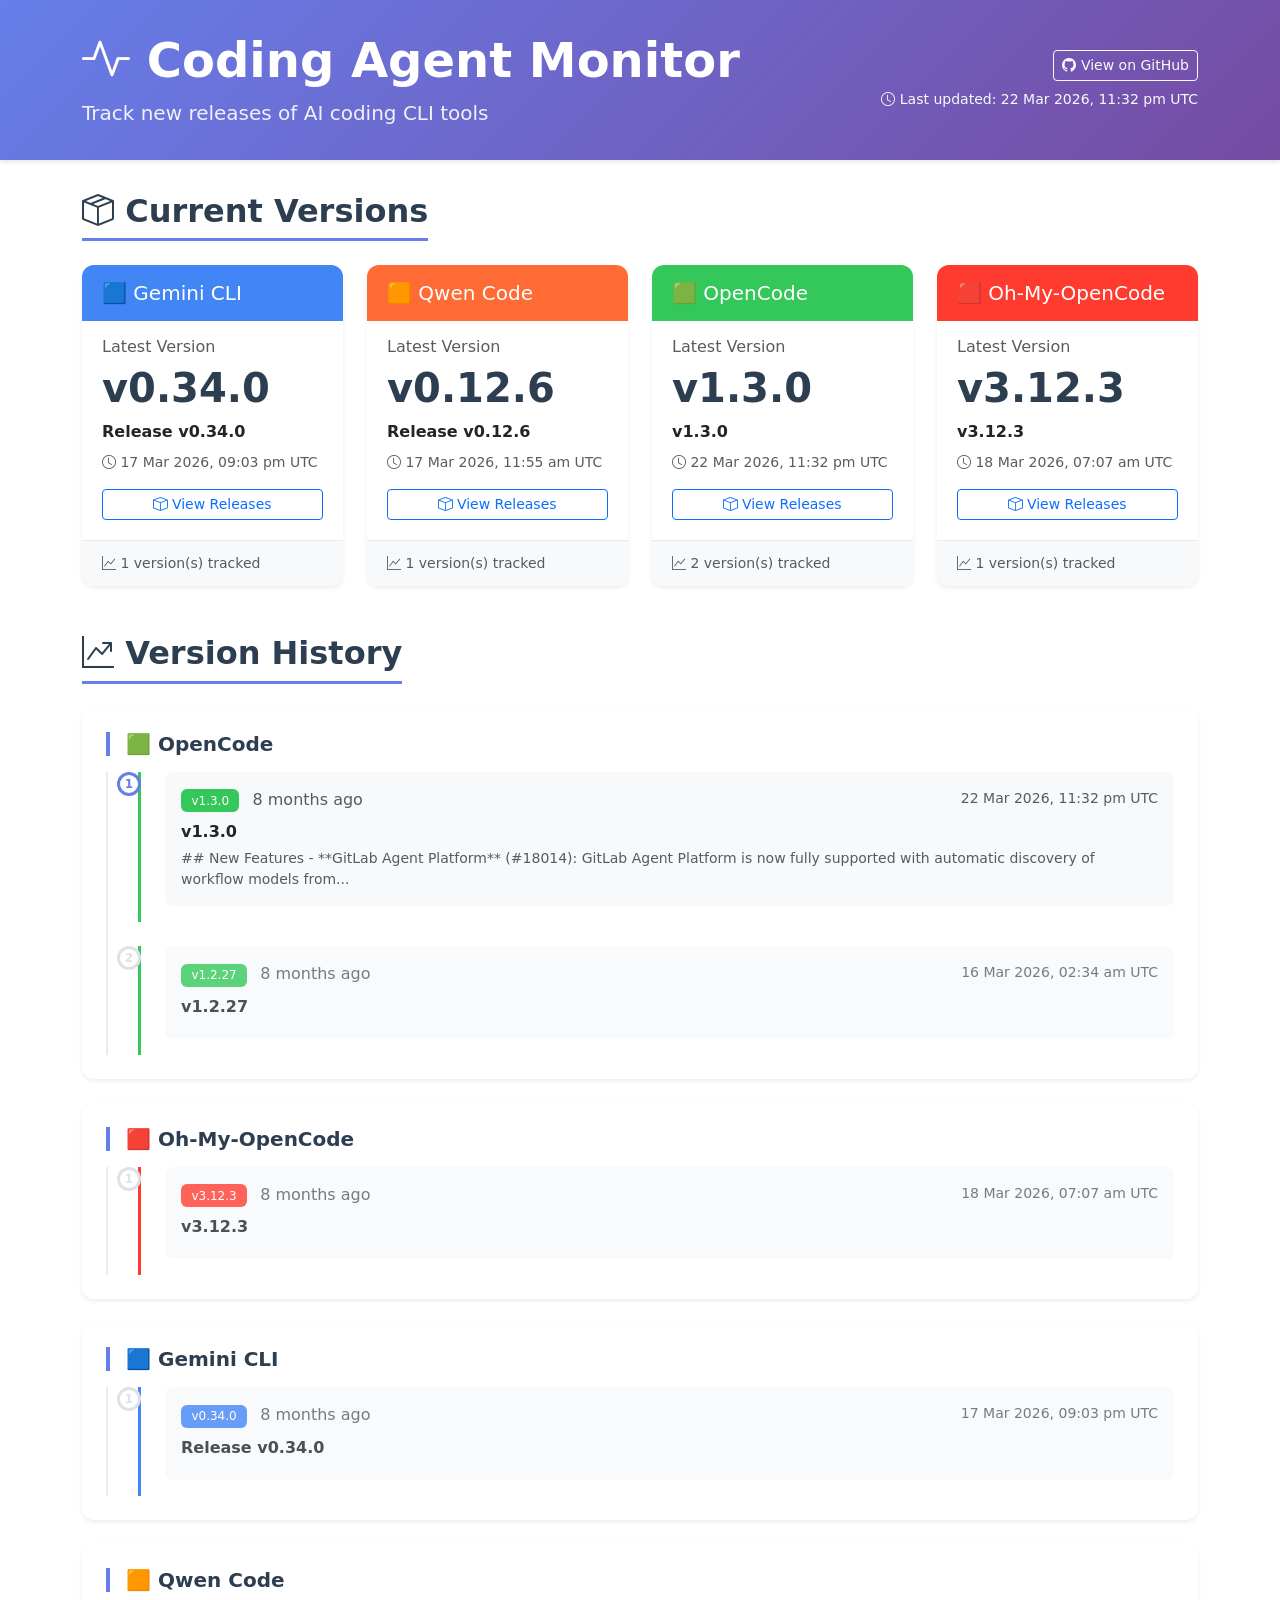
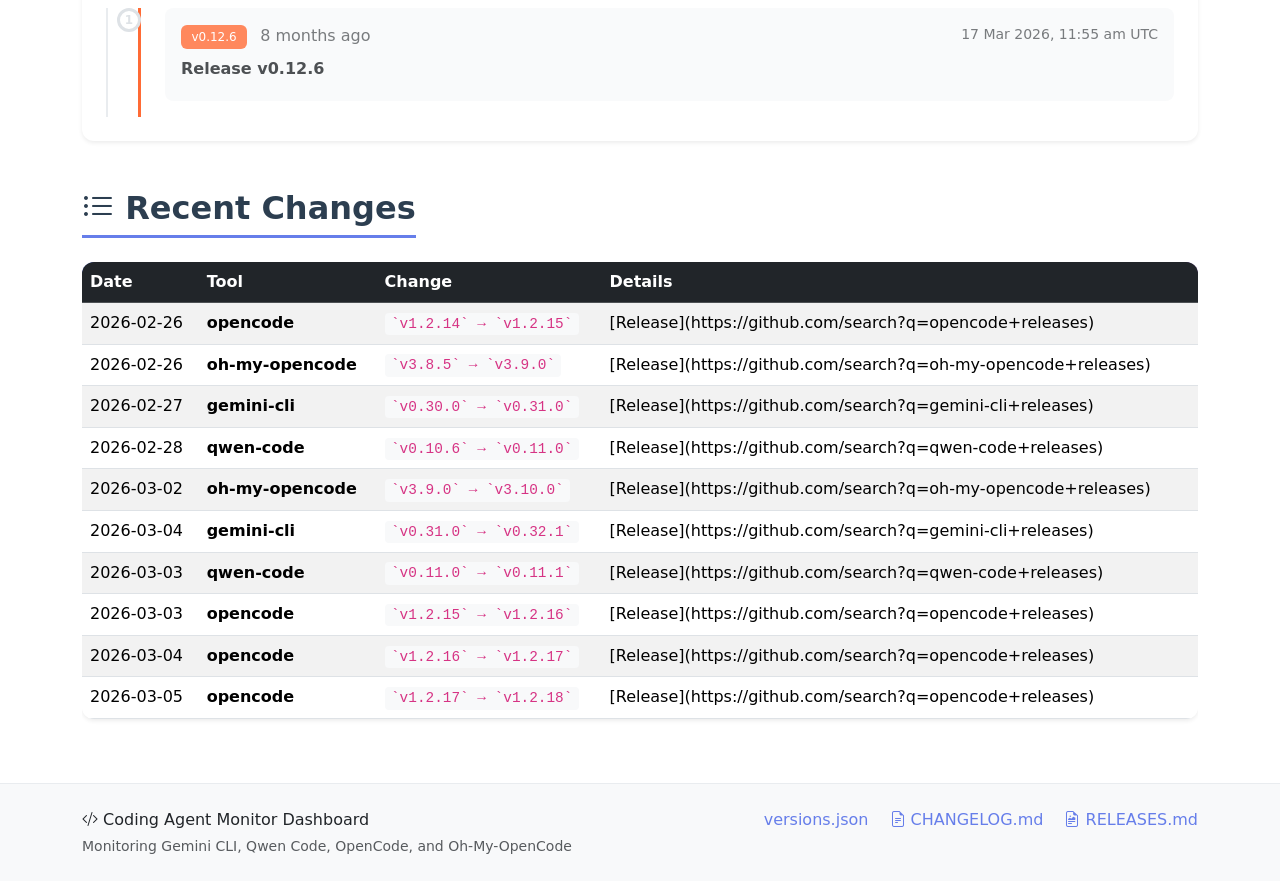
==== dashboard/index.html @ 5d761e35 "feat: add interactive dashboard for version tracking" ====
<!DOCTYPE html>
<html lang="en">
<head>
    <meta charset="UTF-8">
    <meta name="viewport" content="width=device-width, initial-scale=1.0">
    <title>Coding Agent Monitor Dashboard</title>
    <!-- Bootstrap 5.3 CSS -->
    <link href="https://cdn.jsdelivr.net/npm/bootstrap@5.3.2/dist/css/bootstrap.min.css" rel="stylesheet">
    <!-- Bootstrap Icons -->
    <link href="https://cdn.jsdelivr.net/npm/bootstrap-icons@1.11.1/font/bootstrap-icons.css" rel="stylesheet">
    <!-- Custom Styles -->
    <link href="styles.css" rel="stylesheet">
</head>
<body>
    <!-- Header -->
    <header class="dashboard-header">
        <div class="container">
            <div class="row align-items-center">
                <div class="col-md-8">
                    <h1 class="display-5 mb-2">
                        <i class="bi bi-activity"></i> Coding Agent Monitor
                    </h1>
                    <p class="lead mb-0">Track new releases of AI coding CLI tools</p>
                </div>
                <div class="col-md-4 text-md-end">
                    <a href="https://github.com/SkyEagle888/coding-agent-monitor" class="btn btn-outline-light btn-sm mb-2">
                        <i class="bi bi-github"></i> View on GitHub
                    </a>
                    <div id="last-updated" class="text-light small">
                        <i class="bi bi-clock"></i> Loading...
                    </div>
                </div>
            </div>
        </div>
    </header>

    <main class="container my-4">
        <!-- Loading State -->
        <div id="loading-spinner" class="text-center py-5">
            <div class="spinner-border text-primary" role="status">
                <span class="visually-hidden">Loading...</span>
            </div>
            <p class="mt-3 text-muted">Loading version data...</p>
        </div>

        <!-- Error State -->
        <div id="error-message" class="alert alert-danger d-none" role="alert">
            <i class="bi bi-exclamation-triangle"></i>
            <span id="error-text"></span>
        </div>

        <!-- Dashboard Content -->
        <div id="dashboard-content" class="d-none">
            <!-- Current Versions Cards -->
            <section class="mb-5">
                <h2 class="section-title mb-4">
                    <i class="bi bi-box-seam"></i> Current Versions
                </h2>
                <div id="version-cards" class="row g-4">
                    <!-- Cards will be inserted here by JavaScript -->
                </div>
            </section>

            <!-- Version History Timeline -->
            <section class="mb-5">
                <h2 class="section-title mb-4">
                    <i class="bi bi-graph-up-arrow"></i> Version History
                </h2>
                <div id="version-timeline">
                    <!-- Timeline will be inserted here by JavaScript -->
                </div>
            </section>

            <!-- Recent Changes Table -->
            <section class="mb-5">
                <h2 class="section-title mb-4">
                    <i class="bi bi-list-ul"></i> Recent Changes
                </h2>
                <div class="table-responsive">
                    <table class="table table-hover table-striped">
                        <thead class="table-dark">
                            <tr>
                                <th>Date</th>
                                <th>Tool</th>
                                <th>Change</th>
                                <th>Details</th>
                            </tr>
                        </thead>
                        <tbody id="changelog-body">
                            <!-- Rows will be inserted here by JavaScript -->
                        </tbody>
                    </table>
                </div>
            </section>
        </div>
    </main>

    <!-- Footer -->
    <footer class="dashboard-footer mt-5 py-4">
        <div class="container">
            <div class="row">
                <div class="col-md-6">
                    <p class="mb-1">
                        <i class="bi bi-code-slash"></i> Coding Agent Monitor Dashboard
                    </p>
                    <p class="text-muted small mb-0">
                        Monitoring Gemini CLI, Qwen Code, OpenCode, and Oh-My-OpenCode
                    </p>
                </div>
                <div class="col-md-6 text-md-end">
                    <a href="../versions.json" class="text-decoration-none me-3" target="_blank">
                        <i class="bi bi-file-earmark-json"></i> versions.json
                    </a>
                    <a href="../CHANGELOG.md" class="text-decoration-none me-3" target="_blank">
                        <i class="bi bi-file-earmark-text"></i> CHANGELOG.md
                    </a>
                    <a href="../RELEASES.md" class="text-decoration-none" target="_blank">
                        <i class="bi bi-file-earmark-richtext"></i> RELEASES.md
                    </a>
                </div>
            </div>
        </div>
    </footer>

    <!-- Bootstrap JS -->
    <script src="https://cdn.jsdelivr.net/npm/bootstrap@5.3.2/dist/js/bootstrap.bundle.min.js"></script>

    <!-- Dashboard JavaScript -->
    <script>
        // Tool metadata (matches watchlist.json)
        const TOOL_METADATA = {
            'gemini-cli': {
                name: 'Gemini CLI',
                emoji: '🟦',
                repo: 'https://github.com/google-gemini/gemini-cli'
            },
            'qwen-code': {
                name: 'Qwen Code',
                emoji: '🟧',
                repo: 'https://github.com/QwenLM/qwen-code'
            },
            'opencode': {
                name: 'OpenCode',
                emoji: '🟩',
                repo: 'https://github.com/anomalyco/opencode'
            },
            'oh-my-opencode': {
                name: 'Oh-My-OpenCode',
                emoji: '🟥',
                repo: 'https://github.com/code-yeongyu/oh-my-opencode'
            }
        };

        // Format timestamp to readable date
        function formatDate(isoString) {
            if (!isoString) return 'Unknown';
            try {
                const date = new Date(isoString);
                return date.toLocaleDateString('en-HK', {
                    year: 'numeric',
                    month: 'short',
                    day: 'numeric',
                    hour: '2-digit',
                    minute: '2-digit',
                    timeZoneName: 'short'
                });
            } catch (e) {
                return isoString;
            }
        }

        // Format relative time (e.g., "2 days ago")
        function formatRelativeTime(isoString) {
            if (!isoString) return '';
            try {
                const date = new Date(isoString);
                const now = new Date();
                const diffMs = now - date;
                const diffDays = Math.floor(diffMs / (1000 * 60 * 60 * 24));

                if (diffDays === 0) return 'Today';
                if (diffDays === 1) return 'Yesterday';
                if (diffDays < 7) return `${diffDays} days ago`;
                if (diffDays < 30) return `${Math.floor(diffDays / 7)} weeks ago`;
                if (diffDays < 365) return `${Math.floor(diffDays / 30)} months ago`;
                return `${Math.floor(diffDays / 365)} years ago`;
            } catch (e) {
                return '';
            }
        }

        // Render version cards
        function renderVersionCards(versions) {
            const container = document.getElementById('version-cards');
            const cards = [];

            for (const [toolId, toolData] of Object.entries(versions)) {
                const metadata = TOOL_METADATA[toolId] || { name: toolId, emoji: '📦', repo: '#' };
                const versionsList = toolData.versions || [];
                const latestVersion = versionsList[0];

                if (!latestVersion) continue;

                const card = `
                    <div class="col-md-6 col-lg-3">
                        <div class="card version-card h-100" style="--tool-color: ${getToolColor(toolId)}">
                            <div class="card-header" style="background-color: var(--tool-color); color: white;">
                                <h5 class="card-title mb-0">${metadata.emoji} ${metadata.name}</h5>
                            </div>
                            <div class="card-body">
                                <h6 class="card-subtitle mb-2 text-muted">Latest Version</h6>
                                <p class="display-6 mb-2">${latestVersion.tag}</p>
                                <p class="card-text mb-2">
                                    <strong>${latestVersion.name}</strong>
                                </p>
                                <p class="small text-muted mb-3">
                                    <i class="bi bi-clock"></i> ${formatDate(latestVersion.published_at)}
                                </p>
                                <a href="${metadata.repo}/releases" target="_blank" class="btn btn-outline-primary btn-sm w-100">
                                    <i class="bi bi-box"></i> View Releases
                                </a>
                            </div>
                            <div class="card-footer text-muted small">
                                <i class="bi bi-graph-up"></i> ${versionsList.length} version(s) tracked
                            </div>
                        </div>
                    </div>
                `;
                cards.push(card);
            }

            container.innerHTML = cards.join('');
        }

        // Get tool color based on emoji
        function getToolColor(toolId) {
            const colors = {
                'gemini-cli': '#4285f4',
                'qwen-code': '#ff6b35',
                'opencode': '#34c759',
                'oh-my-opencode': '#ff3b30'
            };
            return colors[toolId] || '#6c757d';
        }

        // Render version timeline
        function renderVersionTimeline(versions) {
            const container = document.getElementById('version-timeline');
            const timelineItems = [];

            // Collect all versions with tool info
            const allVersions = [];
            for (const [toolId, toolData] of Object.entries(versions)) {
                const metadata = TOOL_METADATA[toolId] || { name: toolId, emoji: '📦', repo: '#' };
                const versionsList = toolData.versions || [];

                versionsList.forEach(version => {
                    allVersions.push({
                        toolId,
                        toolName: metadata.name,
                        emoji: metadata.emoji,
                        repo: metadata.repo,
                        ...version
                    });
                });
            }

            // Sort by published date (newest first)
            allVersions.sort((a, b) => {
                const dateA = new Date(a.published_at || 0);
                const dateB = new Date(b.published_at || 0);
                return dateB - dateA;
            });

            // Group by tool
            const toolVersions = {};
            allVersions.forEach(v => {
                if (!toolVersions[v.toolId]) {
                    toolVersions[v.toolId] = {
                        toolName: v.toolName,
                        emoji: v.emoji,
                        repo: v.repo,
                        versions: []
                    };
                }
                toolVersions[v.toolId].versions.push(v);
            });

            // Render timeline for each tool
            for (const [toolId, data] of Object.entries(toolVersions)) {
                const color = getToolColor(toolId);
                const versionsHtml = data.versions.map((v, index) => `
                    <div class="timeline-item" style="border-left-color: ${color}">
                        <div class="timeline-marker">${index + 1}</div>
                        <div class="timeline-content">
                            <div class="d-flex justify-content-between align-items-start">
                                <div>
                                    <span class="badge" style="background-color: ${color}">${v.tag}</span>
                                    <span class="ms-2 text-muted">${formatRelativeTime(v.published_at)}</span>
                                </div>
                                <small class="text-muted">${formatDate(v.published_at)}</small>
                            </div>
                            <p class="mt-2 mb-1"><strong>${v.name}</strong></p>
                            ${v.body ? `<p class="small text-muted mb-0">${truncateText(v.body, 150)}</p>` : ''}
                        </div>
                    </div>
                `).join('');

                timelineItems.push(`
                    <div class="timeline-section mb-4">
                        <h5 class="timeline-tool">
                            ${data.emoji} ${data.toolName}
                        </h5>
                        <div class="timeline">
                            ${versionsHtml}
                        </div>
                    </div>
                `);
            }

            container.innerHTML = timelineItems.join('');
        }

        // Truncate text with ellipsis
        function truncateText(text, maxLength) {
            if (!text) return '';
            if (text.length <= maxLength) return text;
            return text.substring(0, maxLength).trim() + '...';
        }

        // Parse and render changelog
        function renderChangelog(changelogText) {
            const container = document.getElementById('changelog-body');
            const rows = [];

            // Parse markdown table
            const lines = changelogText.split('\n');
            let inTable = false;
            let count = 0;
            const maxRows = 10;

            for (const line of lines) {
                // Skip header and separator
                if (line.startsWith('| Date |') || line.startsWith('|---')) {
                    inTable = true;
                    continue;
                }

                if (!inTable || !line.trim() || count >= maxRows) continue;
                if (!line.startsWith('|')) continue;

                // Parse table row
                const parts = line.split('|').map(p => p.trim()).filter(p => p);
                if (parts.length >= 4) {
                    const [date, tool, change, details] = parts;
                    rows.push(`
                        <tr>
                            <td>${date}</td>
                            <td><strong>${tool}</strong></td>
                            <td><code>${change}</code></td>
                            <td>${details}</td>
                        </tr>
                    `);
                    count++;
                }
            }

            if (rows.length === 0) {
                container.innerHTML = '<tr><td colspan="4" class="text-center text-muted">No changelog entries found</td></tr>';
            } else {
                container.innerHTML = rows.join('');
            }
        }

        // Update last updated timestamp
        function updateLastUpdated(versions) {
            const container = document.getElementById('last-updated');
            const latestDate = getLatestUpdateDate(versions);
            if (latestDate) {
                container.innerHTML = `<i class="bi bi-clock"></i> Last updated: ${formatDate(latestDate)}`;
            } else {
                container.innerHTML = '<i class="bi bi-clock"></i> Last updated: Unknown';
            }
        }

        // Get the most recent update date from all versions
        function getLatestUpdateDate(versions) {
            let latest = null;
            for (const toolData of Object.values(versions)) {
                const versionsList = toolData.versions || [];
                if (versionsList.length > 0 && versionsList[0].published_at) {
                    const date = new Date(versionsList[0].published_at);
                    if (!latest || date > latest) {
                        latest = date;
                    }
                }
            }
            return latest ? latest.toISOString() : null;
        }

        // Load and render all data
        async function loadDashboard() {
            const loadingSpinner = document.getElementById('loading-spinner');
            const errorMessage = document.getElementById('error-message');
            const errorText = document.getElementById('error-text');
            const dashboardContent = document.getElementById('dashboard-content');

            try {
                // Load versions.json
                const versionsResponse = await fetch('../versions.json');
                if (!versionsResponse.ok) {
                    throw new Error(`Failed to load versions.json: ${versionsResponse.status}`);
                }
                const versions = await versionsResponse.json();

                // Load CHANGELOG.md
                const changelogResponse = await fetch('../CHANGELOG.md');
                if (!changelogResponse.ok) {
                    throw new Error(`Failed to load CHANGELOG.md: ${changelogResponse.status}`);
                }
                const changelogText = await changelogResponse.text();

                // Render dashboard
                renderVersionCards(versions);
                renderVersionTimeline(versions);
                renderChangelog(changelogText);
                updateLastUpdated(versions);

                // Show content, hide loading
                loadingSpinner.classList.add('d-none');
                dashboardContent.classList.remove('d-none');

            } catch (error) {
                console.error('Error loading dashboard:', error);
                loadingSpinner.classList.add('d-none');
                errorMessage.classList.remove('d-none');
                errorText.textContent = `Error: ${error.message}. Make sure the dashboard is accessed via GitHub Pages or a local server.`;
            }
        }

        // Initialize on page load
        document.addEventListener('DOMContentLoaded', loadDashboard);
    </script>
</body>
</html>
---- dashboard/styles.css ----
/* Dashboard Custom Styles */

:root {
    --primary-gradient: linear-gradient(135deg, #667eea 0%, #764ba2 100%);
    --footer-bg: #f8f9fa;
    --card-shadow: 0 0.125rem 0.25rem rgba(0, 0, 0, 0.075);
    --card-hover-shadow: 0 0.5rem 1rem rgba(0, 0, 0, 0.15);
}

/* Header Styles */
.dashboard-header {
    background: var(--primary-gradient);
    color: white;
    padding: 2rem 0;
    margin-bottom: 2rem;
    box-shadow: 0 2px 4px rgba(0, 0, 0, 0.1);
}

.dashboard-header h1 {
    font-weight: 700;
}

.dashboard-header .lead {
    opacity: 0.9;
}

/* Section Titles */
.section-title {
    font-weight: 700;
    color: #2c3e50;
    border-bottom: 3px solid #667eea;
    padding-bottom: 0.5rem;
    display: inline-block;
}

/* Version Cards */
.version-card {
    border: none;
    border-radius: 0.75rem;
    box-shadow: var(--card-shadow);
    transition: all 0.3s ease;
    overflow: hidden;
}

.version-card:hover {
    transform: translateY(-4px);
    box-shadow: var(--card-hover-shadow);
}

.version-card .card-header {
    border: none;
    font-weight: 600;
    font-size: 1.1rem;
    padding: 1rem 1.25rem;
}

.version-card .card-body {
    padding: 1.25rem;
}

.version-card .card-footer {
    background-color: #f8f9fa;
    border-top: 1px solid #e9ecef;
    padding: 0.75rem 1.25rem;
}

.version-card .display-6 {
    font-weight: 700;
    color: #2c3e50;
}

/* Timeline Styles */
.timeline-section {
    background: white;
    border-radius: 0.75rem;
    padding: 1.5rem;
    box-shadow: var(--card-shadow);
}

.timeline-tool {
    font-weight: 600;
    color: #2c3e50;
    margin-bottom: 1rem;
    padding-left: 1rem;
    border-left: 4px solid #667eea;
}

.timeline {
    position: relative;
    padding-left: 2rem;
}

.timeline::before {
    content: '';
    position: absolute;
    left: 0;
    top: 0;
    bottom: 0;
    width: 2px;
    background: #e9ecef;
}

.timeline-item {
    position: relative;
    padding-left: 1.5rem;
    margin-bottom: 1.5rem;
    border-left: 3px solid #667eea;
    padding-bottom: 1rem;
}

.timeline-item:last-child {
    margin-bottom: 0;
    border-left: 3px solid #dee2e6;
}

.timeline-marker {
    position: absolute;
    left: -1.5rem;
    top: 0;
    width: 1.5rem;
    height: 1.5rem;
    border-radius: 50%;
    background: white;
    border: 3px solid #667eea;
    display: flex;
    align-items: center;
    justify-content: center;
    font-size: 0.75rem;
    font-weight: 700;
    color: #667eea;
}

.timeline-content {
    background: #f8f9fa;
    border-radius: 0.5rem;
    padding: 1rem;
}

.timeline-item:last-child .timeline-marker {
    border-color: #dee2e6;
    color: #dee2e6;
}

.timeline-item:last-child .timeline-content {
    background: #f8f9fa;
    opacity: 0.8;
}

/* Table Styles */
.table {
    background: white;
    border-radius: 0.75rem;
    overflow: hidden;
    box-shadow: var(--card-shadow);
}

.table thead.table-dark {
    background: linear-gradient(135deg, #667eea 0%, #764ba2 100%);
}

.table tbody tr {
    transition: background-color 0.2s ease;
}

/* Footer Styles */
.dashboard-footer {
    background-color: var(--footer-bg);
    border-top: 1px solid #e9ecef;
}

.dashboard-footer a {
    color: #667eea;
    transition: color 0.2s ease;
}

.dashboard-footer a:hover {
    color: #764ba2;
}

/* Loading Spinner */
#loading-spinner {
    min-height: 300px;
}

/* Error Message */
#error-message {
    border-radius: 0.75rem;
    box-shadow: var(--card-shadow);
}

/* Responsive Adjustments */
@media (max-width: 768px) {
    .dashboard-header {
        padding: 1.5rem 0;
    }

    .dashboard-header h1 {
        font-size: 1.75rem;
    }

    .section-title {
        font-size: 1.25rem;
    }

    .version-card .display-6 {
        font-size: 2rem;
    }

    .timeline {
        padding-left: 1.5rem;
    }

    .timeline-marker {
        left: -1.25rem;
        width: 1.25rem;
        height: 1.25rem;
        font-size: 0.65rem;
    }

    .timeline-item {
        padding-left: 1.25rem;
    }
}

/* Print Styles */
@media print {
    .dashboard-header {
        background: white;
        color: black;
        padding: 0.5rem 0;
    }

    .version-card {
        box-shadow: none;
        border: 1px solid #dee2e6;
    }

    .btn {
        display: none;
    }
}

/* Animation for cards on load */
@keyframes fadeInUp {
    from {
        opacity: 0;
        transform: translateY(20px);
    }
    to {
        opacity: 1;
        transform: translateY(0);
    }
}

.version-card {
    animation: fadeInUp 0.5s ease forwards;
}

.version-card:nth-child(1) { animation-delay: 0.1s; }
.version-card:nth-child(2) { animation-delay: 0.2s; }
.version-card:nth-child(3) { animation-delay: 0.3s; }
.version-card:nth-child(4) { animation-delay: 0.4s; }

/* Badge colors for tools */
.badge {
    font-weight: 500;
    padding: 0.35rem 0.65rem;
}

/* Code styling in changelog */
code {
    background-color: #f8f9fa;
    padding: 0.2rem 0.4rem;
    border-radius: 0.25rem;
    font-size: 0.9em;
}
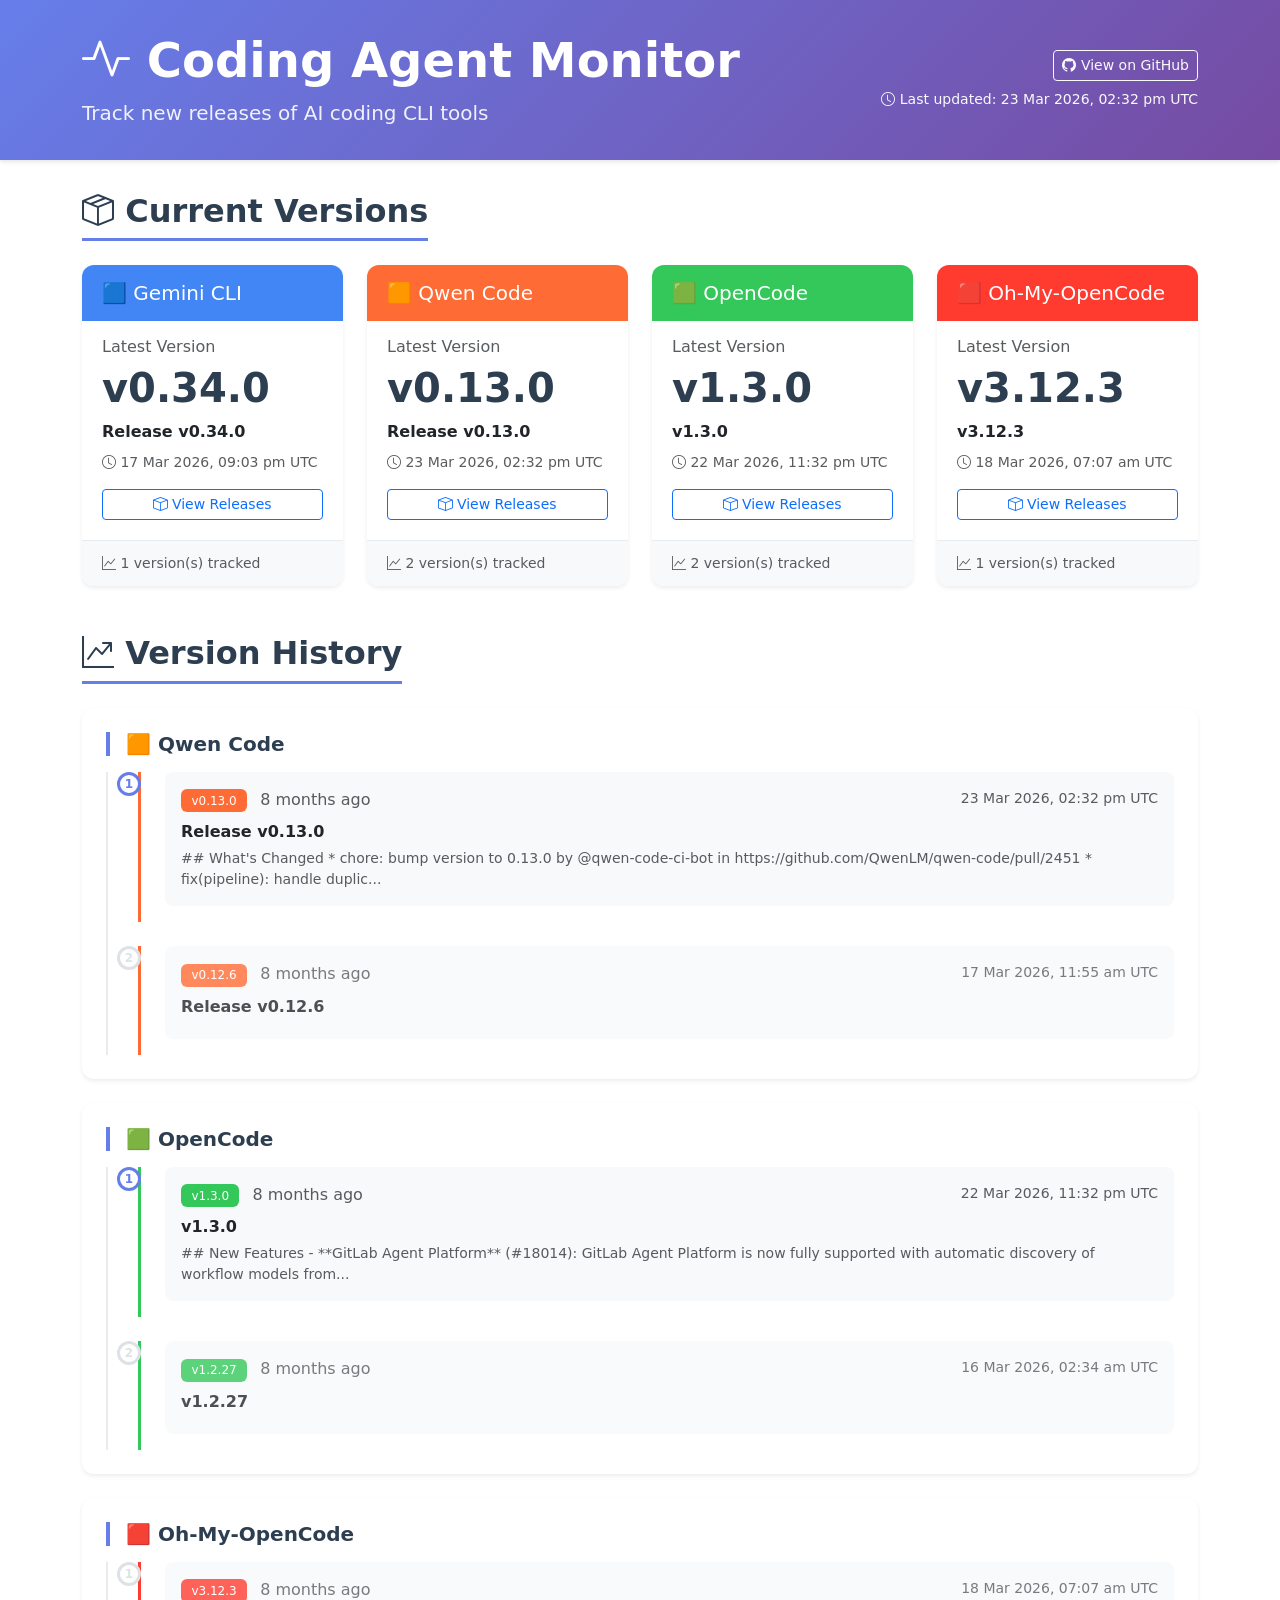
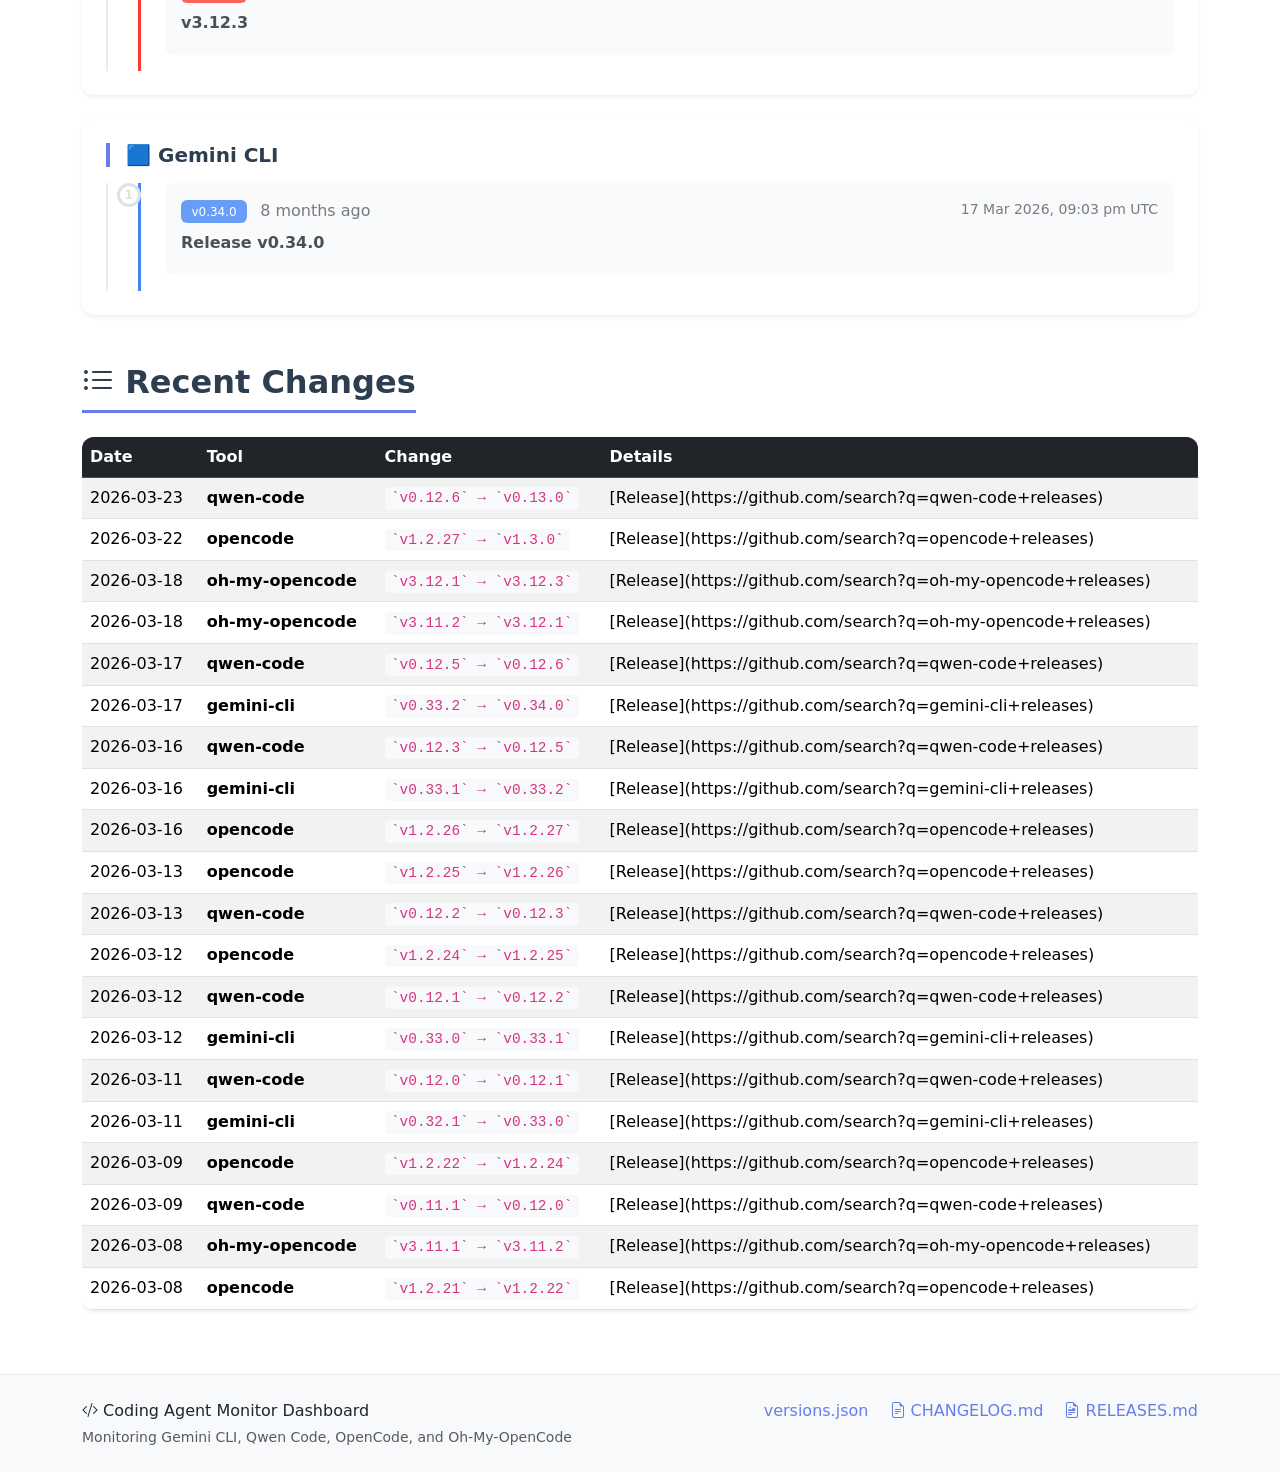
==== commit 1edf9256: "fix: display recent changes in descending order (newest first)" ====
--- a/dashboard/index.html
+++ b/dashboard/index.html
@@ -332,12 +332,12 @@
         function renderChangelog(changelogText) {
             const container = document.getElementById('changelog-body');
             const rows = [];
+            const entries = [];
 
             // Parse markdown table
             const lines = changelogText.split('\n');
             let inTable = false;
-            let count = 0;
-            const maxRows = 10;
+            const maxRows = 20;
 
             for (const line of lines) {
                 // Skip header and separator
@@ -346,23 +346,35 @@
                     continue;
                 }
 
-                if (!inTable || !line.trim() || count >= maxRows) continue;
+                if (!inTable || !line.trim()) continue;
                 if (!line.startsWith('|')) continue;
 
                 // Parse table row
                 const parts = line.split('|').map(p => p.trim()).filter(p => p);
                 if (parts.length >= 4) {
                     const [date, tool, change, details] = parts;
-                    rows.push(`
-                        <tr>
-                            <td>${date}</td>
-                            <td><strong>${tool}</strong></td>
-                            <td><code>${change}</code></td>
-                            <td>${details}</td>
-                        </tr>
-                    `);
-                    count++;
-                }
+                    entries.push({ date, tool, change, details });
+                }
+            }
+
+            // Sort by date descending (newest first)
+            entries.sort((a, b) => {
+                const dateA = new Date(a.date);
+                const dateB = new Date(b.date);
+                return dateB - dateA;
+            });
+
+            // Build rows from sorted entries (up to maxRows)
+            for (let i = 0; i < Math.min(entries.length, maxRows); i++) {
+                const { date, tool, change, details } = entries[i];
+                rows.push(`
+                    <tr>
+                        <td>${date}</td>
+                        <td><strong>${tool}</strong></td>
+                        <td><code>${change}</code></td>
+                        <td>${details}</td>
+                    </tr>
+                `);
             }
 
             if (rows.length === 0) {
